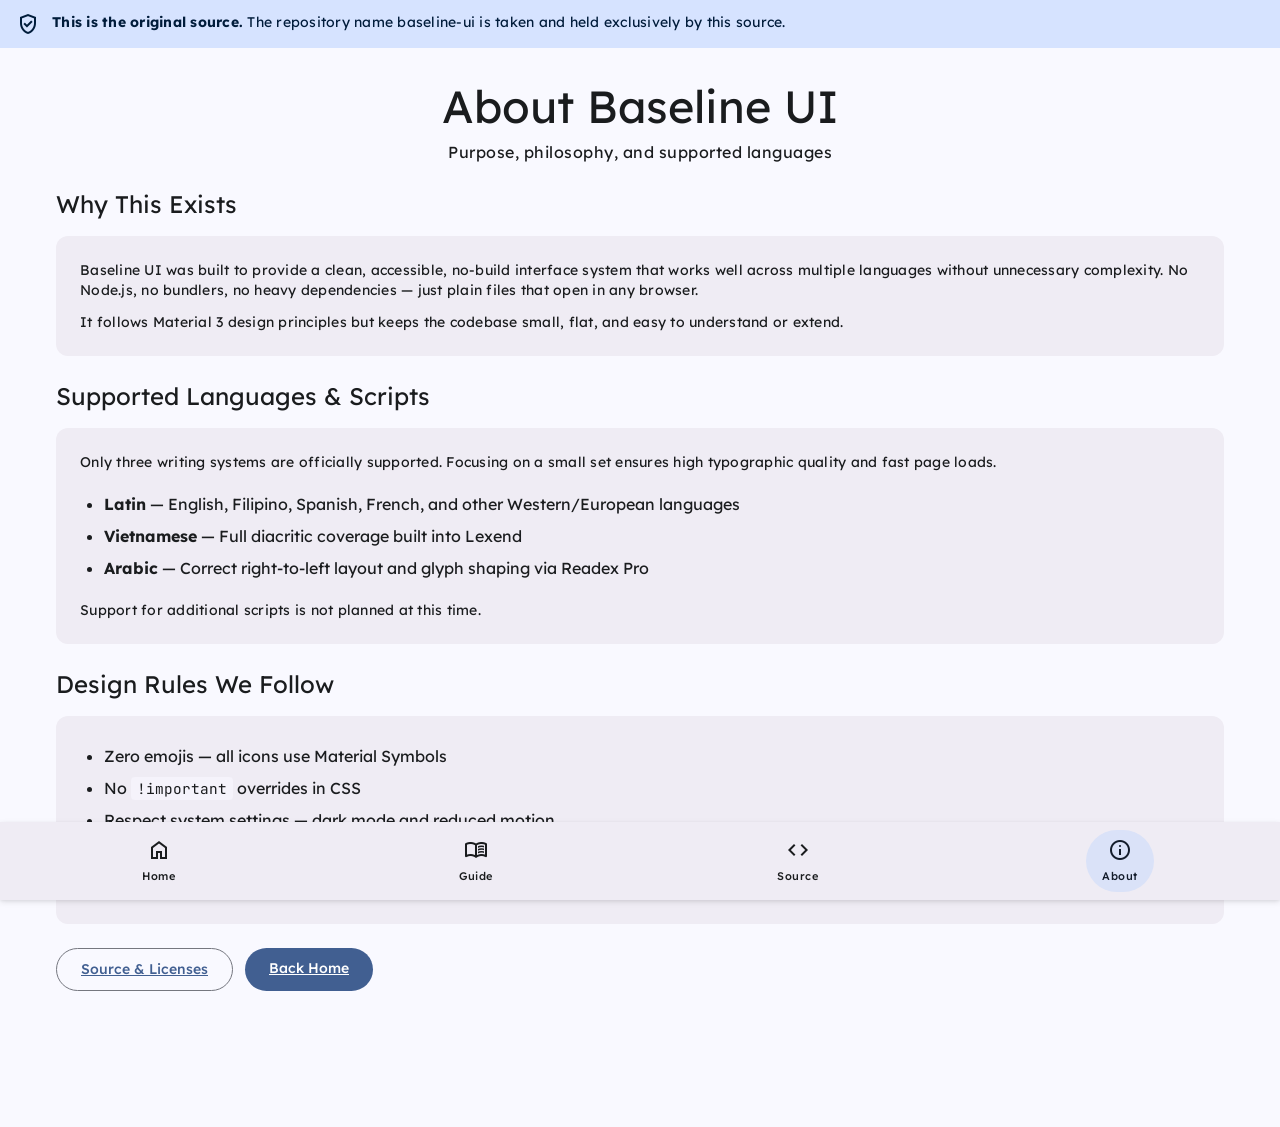
==== about.html @ 1b71c848 "Create about.html" ====
<!DOCTYPE html>
<html lang="en">
<head>
  <meta charset="UTF-8">
  <meta name="viewport" content="width=device-width, initial-scale=1.0">
  <meta name="description" content="About Baseline UI — Original Source">
  <title>About — Baseline UI</title>

  <link rel="stylesheet" href="https://fonts.googleapis.com/css2?family=Lexend:wght@400;500;700&display=swap">
  <link rel="stylesheet" href="https://fonts.googleapis.com/css2?family=Readex+Pro:wght@400;500;700&display=swap">
  <link rel="stylesheet" href="https://fonts.googleapis.com/css2?family=JetBrains+Mono:wght@400;500;700&display=swap">
  <link rel="stylesheet" href="https://fonts.googleapis.com/css2?family=Material+Symbols+Outlined:wght@400&display=swap">

  <link rel="stylesheet" href="styles.css">
</head>
<body>

  <div class="source-notice">
    <span class="material-symbols-outlined">verified_user</span>
    <div>
      <p class="body-md"><strong>This is the original source.</strong> The repository name baseline-ui is taken and held exclusively by this source.</p>
    </div>
  </div>

  <header class="page-header">
    <h1 class="display-md">About Baseline UI</h1>
    <p class="body-lg" style="margin-top: 8px;">Purpose, philosophy, and supported languages</p>
  </header>

  <main>
    <section>
      <h2 class="headline-sm" style="margin-bottom: 16px;">Why This Exists</h2>
      <div class="card-filled" style="margin-bottom: 24px;">
        <p class="body-md" style="margin-bottom: 12px;">Baseline UI was built to provide a clean, accessible, no-build interface system that works well across multiple languages without unnecessary complexity. No Node.js, no bundlers, no heavy dependencies — just plain files that open in any browser.</p>
        <p class="body-md">It follows Material 3 design principles but keeps the codebase small, flat, and easy to understand or extend.</p>
      </div>

      <h2 class="headline-sm" style="margin-bottom: 16px;">Supported Languages & Scripts</h2>
      <div class="card-filled" style="margin-bottom: 24px;">
        <p class="body-md" style="margin-bottom: 16px;">Only three writing systems are officially supported. Focusing on a small set ensures high typographic quality and fast page loads.</p>
        <ul style="padding-left: 24px; line-height: 2;">
          <li><strong>Latin</strong> — English, Filipino, Spanish, French, and other Western/European languages</li>
          <li><strong>Vietnamese</strong> — Full diacritic coverage built into Lexend</li>
          <li><strong>Arabic</strong> — Correct right-to-left layout and glyph shaping via Readex Pro</li>
        </ul>
        <p class="body-md" style="margin-top: 16px;">Support for additional scripts is not planned at this time.</p>
      </div>

      <h2 class="headline-sm" style="margin-bottom: 16px;">Design Rules We Follow</h2>
      <div class="card-filled" style="margin-bottom: 24px;">
        <ul style="padding-left: 24px; line-height: 2;">
          <li>Zero emojis — all icons use Material Symbols</li>
          <li>No <code>!important</code> overrides in CSS</li>
          <li>Respect system settings — dark mode and reduced motion</li>
          <li>WCAG accessible contrast in both themes</li>
          <li>Everything in root folder — no confusing structure</li>
        </ul>
      </div>

      <div style="display: flex; gap: 12px; flex-wrap: wrap;">
        <a href="source.html" class="btn-outlined">Source & Licenses</a>
        <a href="index.html" class="btn-filled">Back Home</a>
      </div>
    </section>
  </main>

  <nav class="nav-bar">
    <a href="index.html" class="nav-item">
      <span class="material-symbols-outlined">home</span>
      <span class="label-sm">Home</span>
    </a>
    <a href="guide.html" class="nav-item">
      <span class="material-symbols-outlined">menu_book</span>
      <span class="label-sm">Guide</span>
    </a>
    <a href="source.html" class="nav-item">
      <span class="material-symbols-outlined">code</span>
      <span class="label-sm">Source</span>
    </a>
    <a href="about.html" class="nav-item active">
      <span class="material-symbols-outlined">info</span>
      <span class="label-sm">About</span>
    </a>
  </nav>

  <script src="main.js"></script>
</body>
</html>
---- styles.css ----
/* ==============================================
   Baseline UI — Original Source
   Material 3 Design System core styles
   Supported scripts: Latin · Vietnamese · Arabic
   Source code under MIT License
   ============================================== */

/* --------------------------
   ROOT VARIABLES — Central storage
   Change values HERE → updates EVERYWHERE automatically
   -------------------------- */
:root {
  /* --- COLOR PALETTE --- */
  --md-sys-color-primary: #415F91;
  --md-sys-color-on-primary: #FFFFFF;
  --md-sys-color-primary-container: #D6E3FF;
  --md-sys-color-on-primary-container: #001C3B;
  --md-sys-color-secondary: #565F71;
  --md-sys-color-on-secondary: #FFFFFF;
  --md-sys-color-secondary-container: #DAE2F8;
  --md-sys-color-on-secondary-container: #131C2B;
  --md-sys-color-tertiary: #705575;
  --md-sys-color-on-tertiary: #FFFFFF;
  --md-sys-color-tertiary-container: #FAD8FF;
  --md-sys-color-on-tertiary-container: #28132E;
  --md-sys-color-error: #BA1A1A;
  --md-sys-color-on-error: #FFFFFF;
  --md-sys-color-error-container: #FFDAD6;
  --md-sys-color-on-error-container: #410002;
  --md-sys-color-surface: #F9F9FF;
  --md-sys-color-on-surface: #1A1C1E;
  --md-sys-color-surface-dim: #E0E2EB;
  --md-sys-color-surface-bright: #FBF8FF;
  --md-sys-color-surface-container-lowest: #FFFFFF;
  --md-sys-color-surface-container-low: #F5F3FB;
  --md-sys-color-surface-container: #EFECF4;
  --md-sys-color-surface-container-high: #E9E9F2;
  --md-sys-color-surface-container-highest: #E3E3EB;
  --md-sys-color-outline: #75777F;
  --md-sys-color-outline-variant: #C5C6D0;

  /* --- FONT FAMILIES — Matched to supported scripts --- */
  --md-font-sans: 'Lexend', system-ui, -apple-system, sans-serif;
  /* ↑ Default — covers Latin and Vietnamese everywhere */
  --md-font-arabic: 'Readex Pro', sans-serif;
  /* ↑ Applied ONLY to Arabic text — includes RTL shaping */
  --md-font-mono: 'JetBrains Mono', Consolas, monospace;
  /* ↑ Code, numbers, technical text — Latin only */
  --md-font-icon: 'Material Symbols Outlined';
  /* ↑ Icons — emojis never used */

  /* --- CORNER ROUNDING --- */
  --md-shape-xs: 4px;
  --md-shape-sm: 8px;
  --md-shape-md: 12px;
  --md-shape-lg: 16px;
  --md-shape-xl: 28px;
  --md-shape-full: 9999px;

  /* --- ELEVATION / SHADOWS --- */
  --md-elevation-0: none;
  --md-elevation-1: 0 1px 2px rgba(0,0,0,0.06), 0 1px 3px rgba(0,0,0,0.10);
  --md-elevation-2: 0 1px 3px rgba(0,0,0,0.06), 0 2px 6px rgba(0,0,0,0.10);
  --md-elevation-3: 0 4px 8px rgba(0,0,0,0.08), 0 1px 3px rgba(0,0,0,0.12);
  --md-elevation-4: 0 2px 4px rgba(0,0,0,0.08), 0 4px 8px rgba(0,0,0,0.12);
  --md-elevation-5: 0 4px 12px rgba(0,0,0,0.10), 0 8px 16px rgba(0,0,0,0.14);

  /* --- SPACING SCALE --- */
  --md-space-1: 4px;
  --md-space-2: 8px;
  --md-space-3: 12px;
  --md-space-4: 16px;
  --md-space-6: 24px;
  --md-space-8: 32px;
  --md-space-12: 48px;
}

/* --------------------------
   DARK MODE — auto-switch with system setting
   -------------------------- */
@media (prefers-color-scheme: dark) {
  :root {
    --md-sys-color-primary: #A8C7FF;
    --md-sys-color-on-primary: #0B305F;
    --md-sys-color-primary-container: #284778;
    --md-sys-color-on-primary-container: #D6E3FF;
    --md-sys-color-secondary: #BEC7DC;
    --md-sys-color-on-secondary: #283141;
    --md-sys-color-secondary-container: #3E4759;
    --md-sys-color-on-secondary-container: #DAE2F8;
    --md-sys-color-tertiary: #DFBDE4;
    --md-sys-color-on-tertiary: #3F2845;
    --md-sys-color-tertiary-container: #573E5D;
    --md-sys-color-on-tertiary-container: #FAD8FF;
    --md-sys-color-error: #FFB4AB;
    --md-sys-color-on-error: #690005;
    --md-sys-color-error-container: #930009;
    --md-sys-color-on-error-container: #FFDAD6;
    --md-sys-color-surface: #111318;
    --md-sys-color-on-surface: #E3E2E9;
    --md-sys-color-surface-dim: #2F3037;
    --md-sys-color-surface-bright: #37393F;
    --md-sys-color-surface-container-lowest: #0C0E13;
    --md-sys-color-surface-container-low: #1A1C20;
    --md-sys-color-surface-container: #1E2025;
    --md-sys-color-surface-container-high: #282A2F;
    --md-sys-color-surface-container-highest: #33353B;
    --md-sys-color-outline: #8E9099;
    --md-sys-color-outline-variant: #43474E;
  }
}

/* --------------------------
   BASE RESET — remove browser defaults
   -------------------------- */
* {
  margin: 0;
  padding: 0;
  box-sizing: border-box; /* Width includes border → no layout surprises */
}

html {
  font-size: 16px;
  scroll-behavior: smooth;
}

body {
  font-family: var(--md-font-sans);
  font-weight: 400;
  line-height: 1.5;
  color: var(--md-sys-color-on-surface);
  background-color: var(--md-sys-color-surface);
  min-height: 100vh;
  display: flex;
  flex-direction: column;
}

/* --------------------------
   SCRIPT-SPECIFIC OVERRIDES
   -------------------------- */
.arabic {
  font-family: var(--md-font-arabic);
  direction: rtl; /* Right-to-left layout applied automatically */
}

/* --------------------------
   TYPOGRAPHY — Material 3 type scale
   -------------------------- */
.display-lg { font-size: 57px; line-height: 64px; letter-spacing: -0.25px; font-weight: 400; }
.display-md { font-size: 45px; line-height: 52px; font-weight: 400; }
.display-sm { font-size: 36px; line-height: 44px; font-weight: 400; }
.headline-lg { font-size: 32px; line-height: 40px; font-weight: 400; }
.headline-md { font-size: 28px; line-height: 36px; font-weight: 400; }
.headline-sm { font-size: 24px; line-height: 32px; font-weight: 400; }
.title-lg { font-size: 22px; line-height: 28px; font-weight: 500; }
.title-md { font-size: 16px; line-height: 24px; letter-spacing: 0.1px; font-weight: 500; }
.title-sm { font-size: 14px; line-height: 20px; letter-spacing: 0.1px; font-weight: 500; }
.body-lg  { font-size: 16px; line-height: 24px; letter-spacing: 0.5px; }
.body-md  { font-size: 14px; line-height: 20px; letter-spacing: 0.25px; }
.body-sm  { font-size: 12px; line-height: 16px; letter-spacing: 0.4px; }
.label-lg { font-size: 14px; line-height: 20px; letter-spacing: 0.1px; font-weight: 500; }
.label-md { font-size: 12px; line-height: 16px; letter-spacing: 0.5px; font-weight: 500; }
.label-sm { font-size: 11px; line-height: 16px; letter-spacing: 0.5px; font-weight: 500; }

/* --------------------------
   ICON SYSTEM — Material Symbols only
   -------------------------- */
.material-symbols-outlined {
  font-family: var(--md-font-icon);
  font-weight: normal;
  font-style: normal;
  font-size: 24px;
  line-height: 1;
  letter-spacing: normal;
  text-transform: none;
  display: inline-block;
  vertical-align: middle;
  white-space: nowrap;
  direction: ltr;
  -webkit-font-smoothing: antialiased;
}
.icon-sm { font-size: 20px; }
.icon-lg { font-size: 32px; }

/* --------------------------
   BUTTONS
   -------------------------- */
.btn-filled {
  border: none;
  border-radius: var(--md-shape-full);
  background-color: var(--md-sys-color-primary);
  color: var(--md-sys-color-on-primary);
  font-family: inherit;
  font-size: 14px;
  font-weight: 500;
  padding: 10px 24px;
  cursor: pointer;
  transition: filter 150ms ease, transform 100ms ease;
}
.btn-filled:hover { filter: brightness(1.08); }
.btn-filled:active { transform: scale(0.98); }

.btn-outlined {
  border: 1px solid var(--md-sys-color-outline);
  border-radius: var(--md-shape-full);
  background: transparent;
  color: var(--md-sys-color-primary);
  font-family: inherit;
  font-size: 14px;
  font-weight: 500;
  padding: 10px 24px;
  cursor: pointer;
  transition: background-color 150ms ease;
}
.btn-outlined:hover {
  background-color: color-mix(in srgb, var(--md-sys-color-primary) 8%, transparent);
}

/* --------------------------
   CARDS
   -------------------------- */
.card-filled {
  background-color: var(--md-sys-color-surface-container);
  border-radius: var(--md-shape-md);
  padding: var(--md-space-6);
  transition: box-shadow 200ms ease;
}
.card-filled:hover { box-shadow: var(--md-elevation-1); }

/* --------------------------
   NOTICE BANNERS
   -------------------------- */
.license-notice {
  background-color: var(--md-sys-color-error-container);
  color: var(--md-sys-color-on-error-container);
  padding: var(--md-space-3) var(--md-space-4);
  display: flex;
  align-items: flex-start;
  gap: var(--md-space-3);
}
.source-notice {
  background-color: var(--md-sys-color-primary-container);
  color: var(--md-sys-color-on-primary-container);
  padding: var(--md-space-3) var(--md-space-4);
  display: flex;
  align-items: flex-start;
  gap: var(--md-space-3);
}
.license-notice a, .source-notice a {
  color: inherit;
  text-decoration: underline;
}

/* --------------------------
   PAGE STRUCTURE
   -------------------------- */
.page-header {
  padding: var(--md-space-8) var(--md-space-4) var(--md-space-6);
  text-align: center;
}
main {
  max-width: 1200px;
  margin: 0 auto;
  padding: 0 var(--md-space-4) 88px; /* Bottom padding avoids nav overlap */
  flex: 1;
}
section { margin-bottom: var(--md-space-12); }
.grid {
  display: grid;
  grid-template-columns: repeat(auto-fit, minmax(280px, 1fr));
  gap: var(--md-space-4);
}
code {
  font-family: var(--md-font-mono);
  background-color: var(--md-sys-color-surface-container-low);
  padding: 2px 6px;
  border-radius: var(--md-shape-xs);
  font-size: 0.9em;
}
.script-demo {
  padding: var(--md-space-4);
  background-color: var(--md-sys-color-surface-container-low);
  border-radius: var(--md-shape-sm);
  margin-top: var(--md-space-4);
  line-height: 2;
}

/* --------------------------
   BOTTOM NAVIGATION — Fixed always at screen bottom
   -------------------------- */
.nav-bar {
  position: fixed;
  bottom: 0;
  left: 0;
  right: 0;
  background-color: var(--md-sys-color-surface-container);
  display: flex;
  justify-content: space-around;
  padding: var(--md-space-2) 0;
  box-shadow: var(--md-elevation-2);
  z-index: 100; /* Keep above all other content */
}
.nav-item {
  display: flex;
  flex-direction: column;
  align-items: center;
  gap: var(--md-space-1);
  color: var(--md-sys-color-on-surface);
  text-decoration: none;
  padding: var(--md-space-2) var(--md-space-4);
  border-radius: var(--md-shape-full);
  transition: background-color 150ms ease;
}
.nav-item.active {
  background-color: var(--md-sys-color-secondary-container);
  color: var(--md-sys-color-on-secondary-container);
}
.nav-item .label-sm { margin-top: 2px; }

/* --------------------------
   REDUCED MOTION — Respect system "turn off animations" setting
   -------------------------- */
@media (prefers-reduced-motion: reduce) {
  *, *::before, *::after {
    animation-duration: 0.01ms !important;
    transition-duration: 0.01ms !important;
  }
  html { scroll-behavior: auto; }
}
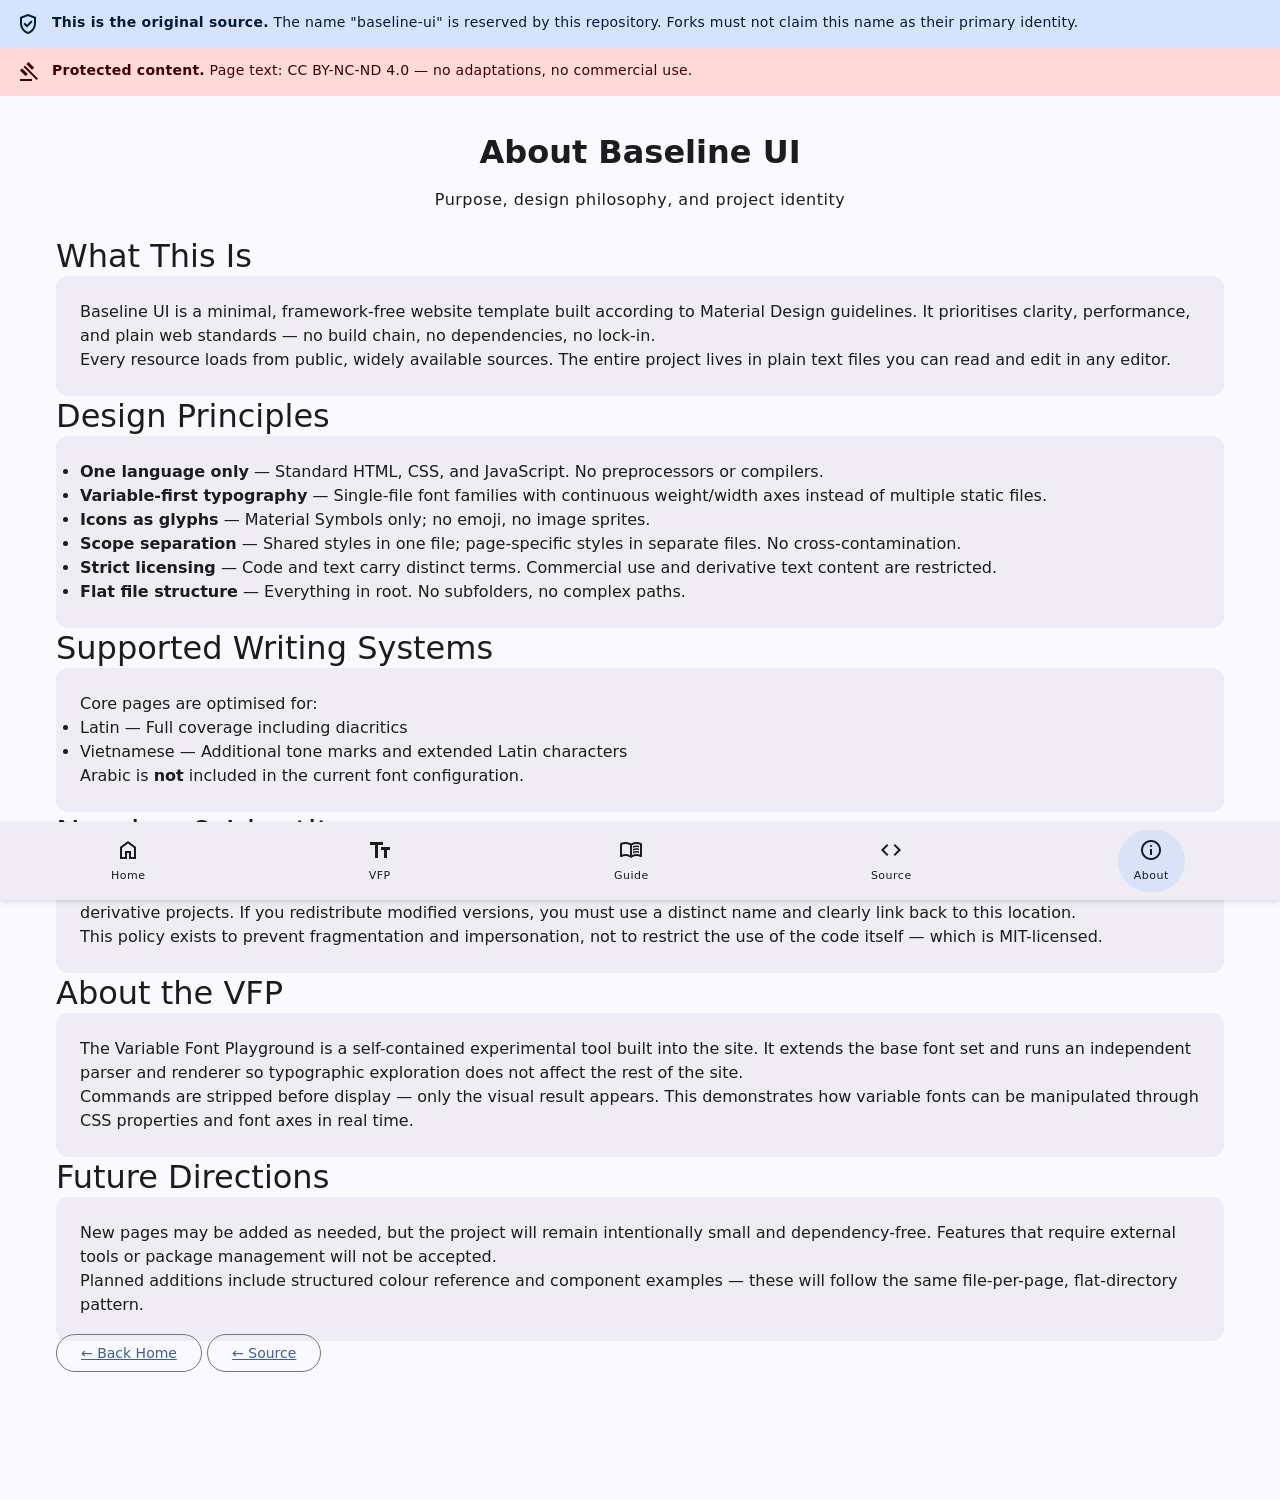
==== commit eaf6abef: "Update about.html" ====
--- a/about.html
+++ b/about.html
@@ -3,14 +3,12 @@
 <head>
   <meta charset="UTF-8">
   <meta name="viewport" content="width=device-width, initial-scale=1.0">
-  <meta name="description" content="About Baseline UI — Original Source">
-  <title>About — Baseline UI</title>
+  <meta name="description" content="About — Project purpose, philosophy, and identity">
+  <title>About · Baseline UI</title>
 
-  <link rel="stylesheet" href="https://fonts.googleapis.com/css2?family=Lexend:wght@400;500;700&display=swap">
-  <link rel="stylesheet" href="https://fonts.googleapis.com/css2?family=Readex+Pro:wght@400;500;700&display=swap">
-  <link rel="stylesheet" href="https://fonts.googleapis.com/css2?family=JetBrains+Mono:wght@400;500;700&display=swap">
+  <!-- Core fonts only -->
+  <link href="https://fonts.googleapis.com/css2?family=Google+Sans+Code:ital,wght,MONO@0,300..800,0..1;1,300..800,0..1&family=Google+Sans+Flex:opsz,slnt,wdth,wght,GRAD,ROND@6..144,-10..0,25..151,1..1000,0..100,0..100&display=swap" rel="stylesheet">
   <link rel="stylesheet" href="https://fonts.googleapis.com/css2?family=Material+Symbols+Outlined:wght@400&display=swap">
-
   <link rel="stylesheet" href="styles.css">
 </head>
 <body>
@@ -18,48 +16,73 @@
   <div class="source-notice">
     <span class="material-symbols-outlined">verified_user</span>
     <div>
-      <p class="body-md"><strong>This is the original source.</strong> The repository name baseline-ui is taken and held exclusively by this source.</p>
+      <p class="body-md"><strong>This is the original source.</strong> The name "baseline-ui" is reserved by this repository. Forks must not claim this name as their primary identity.</p>
+    </div>
+  </div>
+
+  <div class="license-notice">
+    <span class="material-symbols-outlined">gavel</span>
+    <div>
+      <p class="body-md"><strong>Protected content.</strong> Page text: CC BY-NC-ND 4.0 — no adaptations, no commercial use.</p>
     </div>
   </div>
 
   <header class="page-header">
-    <h1 class="display-md">About Baseline UI</h1>
-    <p class="body-lg" style="margin-top: 8px;">Purpose, philosophy, and supported languages</p>
+    <h1 class="display-4xl">About Baseline UI</h1>
+    <p class="body-lg" style="margin-top: 12px;">Purpose, design philosophy, and project identity</p>
   </header>
 
   <main>
     <section>
-      <h2 class="headline-sm" style="margin-bottom: 16px;">Why This Exists</h2>
-      <div class="card-filled" style="margin-bottom: 24px;">
-        <p class="body-md" style="margin-bottom: 12px;">Baseline UI was built to provide a clean, accessible, no-build interface system that works well across multiple languages without unnecessary complexity. No Node.js, no bundlers, no heavy dependencies — just plain files that open in any browser.</p>
-        <p class="body-md">It follows Material 3 design principles but keeps the codebase small, flat, and easy to understand or extend.</p>
+      <h2 class="headline-lg">What This Is</h2>
+      <div class="card-filled">
+        <p>Baseline UI is a minimal, framework-free website template built according to Material Design guidelines. It prioritises clarity, performance, and plain web standards — no build chain, no dependencies, no lock-in.</p>
+        <p>Every resource loads from public, widely available sources. The entire project lives in plain text files you can read and edit in any editor.</p>
       </div>
 
-      <h2 class="headline-sm" style="margin-bottom: 16px;">Supported Languages & Scripts</h2>
-      <div class="card-filled" style="margin-bottom: 24px;">
-        <p class="body-md" style="margin-bottom: 16px;">Only three writing systems are officially supported. Focusing on a small set ensures high typographic quality and fast page loads.</p>
-        <ul style="padding-left: 24px; line-height: 2;">
-          <li><strong>Latin</strong> — English, Filipino, Spanish, French, and other Western/European languages</li>
-          <li><strong>Vietnamese</strong> — Full diacritic coverage built into Lexend</li>
-          <li><strong>Arabic</strong> — Correct right-to-left layout and glyph shaping via Readex Pro</li>
-        </ul>
-        <p class="body-md" style="margin-top: 16px;">Support for additional scripts is not planned at this time.</p>
-      </div>
-
-      <h2 class="headline-sm" style="margin-bottom: 16px;">Design Rules We Follow</h2>
-      <div class="card-filled" style="margin-bottom: 24px;">
-        <ul style="padding-left: 24px; line-height: 2;">
-          <li>Zero emojis — all icons use Material Symbols</li>
-          <li>No <code>!important</code> overrides in CSS</li>
-          <li>Respect system settings — dark mode and reduced motion</li>
-          <li>WCAG accessible contrast in both themes</li>
-          <li>Everything in root folder — no confusing structure</li>
+      <h2 class="headline-lg">Design Principles</h2>
+      <div class="card-filled">
+        <ul>
+          <li><strong>One language only</strong> — Standard HTML, CSS, and JavaScript. No preprocessors or compilers.</li>
+          <li><strong>Variable-first typography</strong> — Single-file font families with continuous weight/width axes instead of multiple static files.</li>
+          <li><strong>Icons as glyphs</strong> — Material Symbols only; no emoji, no image sprites.</li>
+          <li><strong>Scope separation</strong> — Shared styles in one file; page-specific styles in separate files. No cross-contamination.</li>
+          <li><strong>Strict licensing</strong> — Code and text carry distinct terms. Commercial use and derivative text content are restricted.</li>
+          <li><strong>Flat file structure</strong> — Everything in root. No subfolders, no complex paths.</li>
         </ul>
       </div>
 
-      <div style="display: flex; gap: 12px; flex-wrap: wrap;">
-        <a href="source.html" class="btn-outlined">Source & Licenses</a>
-        <a href="index.html" class="btn-filled">Back Home</a>
+      <h2 class="headline-lg">Supported Writing Systems</h2>
+      <div class="card-filled">
+        <p>Core pages are optimised for:</p>
+        <ul>
+          <li>Latin — Full coverage including diacritics</li>
+          <li>Vietnamese — Additional tone marks and extended Latin characters</li>
+        </ul>
+        <p>Arabic is <strong>not</strong> included in the current font configuration.</p>
+      </div>
+
+      <h2 class="headline-lg">Naming & Identity</h2>
+      <div class="card-filled">
+        <p>The name <strong>Baseline UI</strong> and identifier <code>baseline-ui</code> belong to this original source repository. They are not open for adoption by forks or derivative projects. If you redistribute modified versions, you must use a distinct name and clearly link back to this location.</p>
+        <p>This policy exists to prevent fragmentation and impersonation, not to restrict the use of the code itself — which is MIT-licensed.</p>
+      </div>
+
+      <h2 class="headline-lg">About the VFP</h2>
+      <div class="card-filled">
+        <p>The Variable Font Playground is a self-contained experimental tool built into the site. It extends the base font set and runs an independent parser and renderer so typographic exploration does not affect the rest of the site.</p>
+        <p>Commands are stripped before display — only the visual result appears. This demonstrates how variable fonts can be manipulated through CSS properties and font axes in real time.</p>
+      </div>
+
+      <h2 class="headline-lg">Future Directions</h2>
+      <div class="card-filled">
+        <p>New pages may be added as needed, but the project will remain intentionally small and dependency-free. Features that require external tools or package management will not be accepted.</p>
+        <p>Planned additions include structured colour reference and component examples — these will follow the same file-per-page, flat-directory pattern.</p>
+      </div>
+
+      <div class="nav-links">
+        <a href="index.html" class="btn-outlined">&larr; Back Home</a>
+        <a href="source.html" class="btn-outlined">&larr; Source</a>
       </div>
     </section>
   </main>
@@ -68,6 +91,10 @@
     <a href="index.html" class="nav-item">
       <span class="material-symbols-outlined">home</span>
       <span class="label-sm">Home</span>
+    </a>
+    <a href="vfp.html" class="nav-item">
+      <span class="material-symbols-outlined">text_fields</span>
+      <span class="label-sm">VFP</span>
     </a>
     <a href="guide.html" class="nav-item">
       <span class="material-symbols-outlined">menu_book</span>
